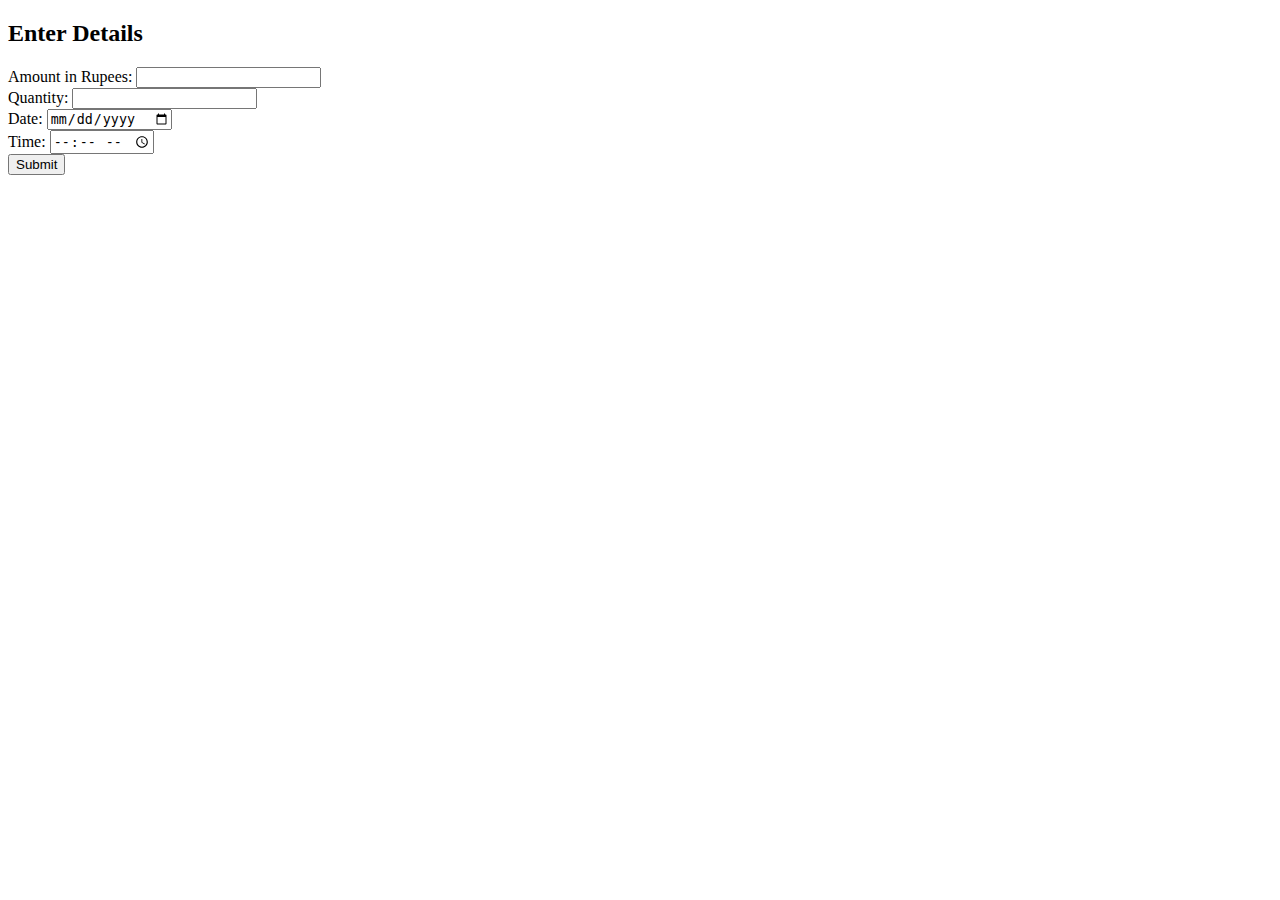
==== home.html @ 3f5dca3d "Add files via upload" ====
<!DOCTYPE html>
<html lang="en">
<head>
    <meta charset="UTF-8">
    <meta name="viewport" content="width=device-width, initial-scale=1.0">
    <title>Input Page</title>
</head>
<body>
    <h2>Enter Details</h2>
    <form id="inputForm">
        Amount in Rupees: <input type="number" id="amountInput" required><br>
        Quantity: <input type="number" id="quantityInput" required><br>
        Date: <input type="date" id="dateInput" required><br>
        Time: <input type="time" id="timeInput" required><br>
        <button type="submit">Submit</button>
    </form>

    <script>
        document.getElementById('inputForm').addEventListener('submit', function(e) {
            e.preventDefault();

            // Storing the input values in localStorage
            localStorage.setItem('amount', document.getElementById('amountInput').value);
            localStorage.setItem('quantity', document.getElementById('quantityInput').value);
            localStorage.setItem('date', document.getElementById('dateInput').value);
            localStorage.setItem('time', document.getElementById('timeInput').value);

            // Redirect to index.html to display the values
            window.location.href = 'index.html';
        });
    </script>
</body>
</html>
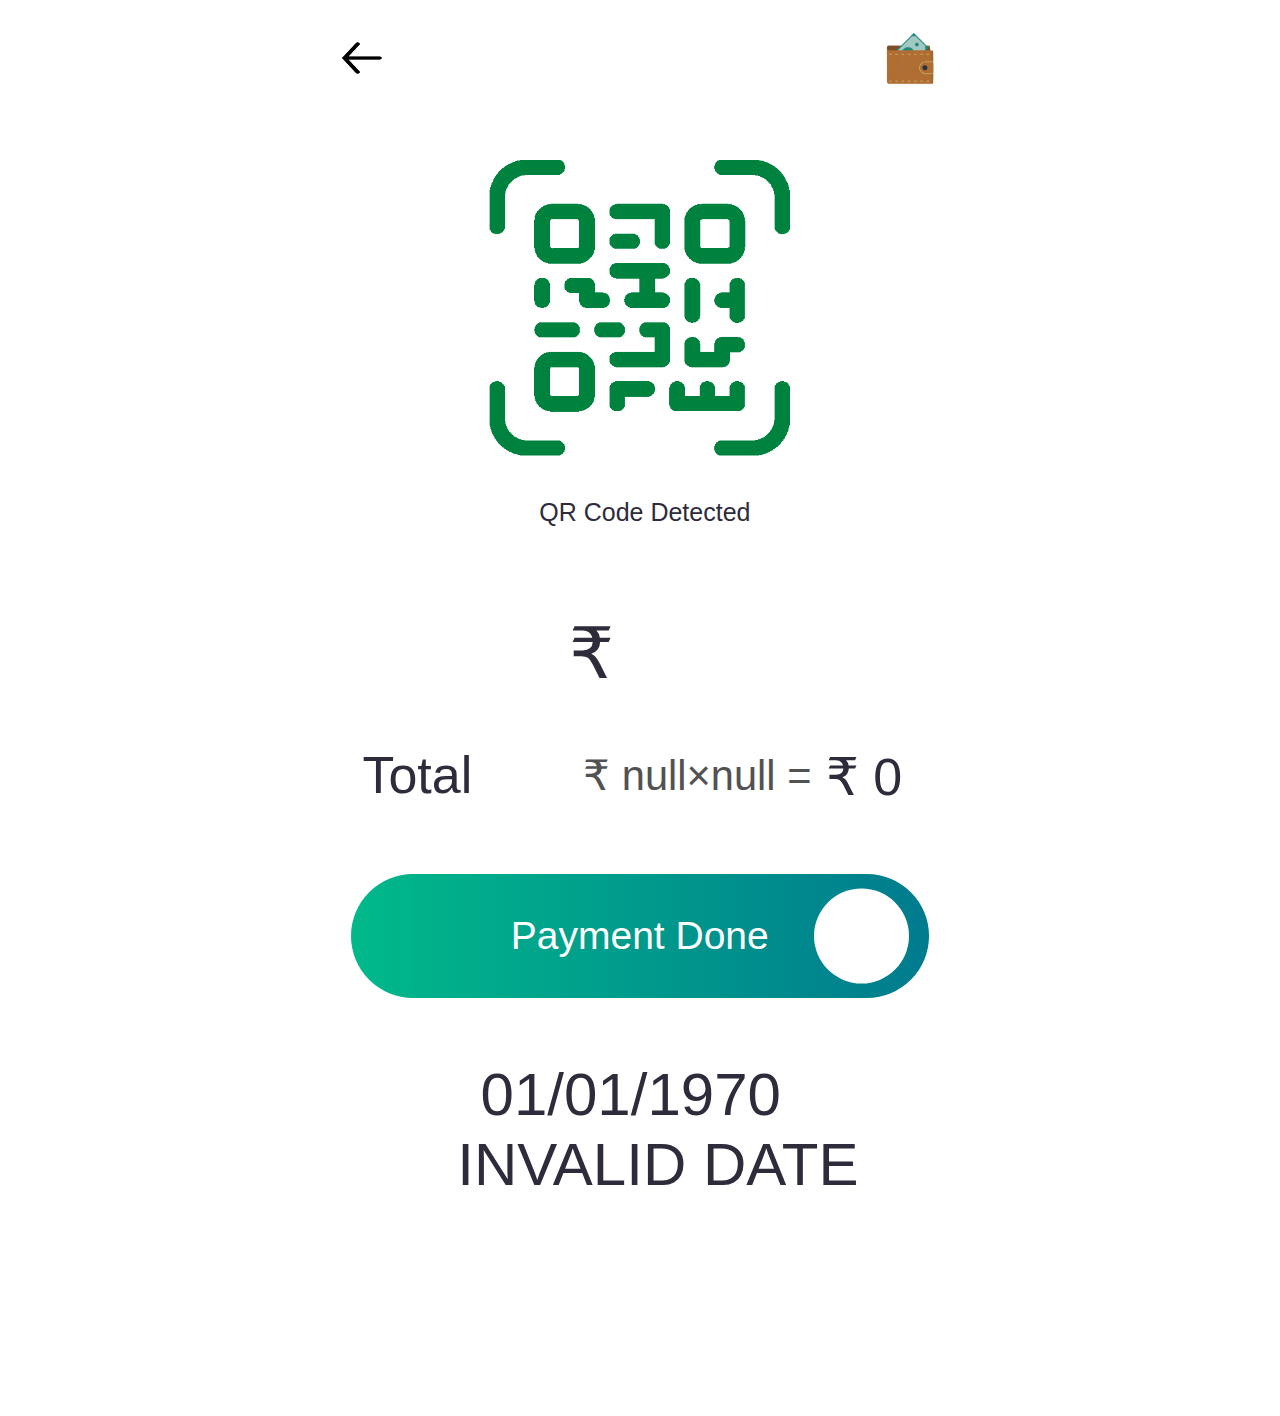
==== commit d0434e93: "Add files via upload" ====
--- a/home.html
+++ b/home.html
@@ -3,31 +3,67 @@
 <head>
     <meta charset="UTF-8">
     <meta name="viewport" content="width=device-width, initial-scale=1.0">
-    <title>Input Page</title>
+    <title>Display Page</title>
+    <link rel="stylesheet" href="indes.css">
 </head>
 <body>
-    <h2>Enter Details</h2>
-    <form id="inputForm">
-        Amount in Rupees: <input type="number" id="amountInput" required><br>
-        Quantity: <input type="number" id="quantityInput" required><br>
-        Date: <input type="date" id="dateInput" required><br>
-        Time: <input type="time" id="timeInput" required><br>
-        <button type="submit">Submit</button>
-    </form>
+    <div class="main-container">
+        <div class="root">
+            <div class="groups">
+                <div class="top-icons">
+                    <img src="left_icon.png" alt="Left Icon" id="leftIcon">
+                    <img src="right_icon.png" alt="Right Icon" id="rightIcon">
+                </div>                
+                <div class="image">
+                    <img src="output-onlinepngtools.png" alt="QR Icon" class="qr-icon">
+                    <!-- Other elements here -->
+                    <span class="text">QR Code Detected</span>
+                    <span class="text-2">₹ <span id="amountDisplay"> 10</span></span>
+                    <button class="capsule-button">Payment Done</button>
+                    <span class="text-4" id="dateTimeDisplay">09/04/2024<br>04:30:15 PM</span>
+                    <span class="multiply-by-2" id="totalDisplay">10×2=20</span>
+                    <span class="total">Total</span>
+                </div>
+            </div>
+        </div>
+    </div>
 
     <script>
-        document.getElementById('inputForm').addEventListener('submit', function(e) {
-            e.preventDefault();
+        window.addEventListener('load', () => {
+    // Retrieving the stored values
+    const amount = localStorage.getItem('amount');
+    const quantity = localStorage.getItem('quantity');
+    const date = localStorage.getItem('date');
+    const time = localStorage.getItem('time');
 
-            // Storing the input values in localStorage
-            localStorage.setItem('amount', document.getElementById('amountInput').value);
-            localStorage.setItem('quantity', document.getElementById('quantityInput').value);
-            localStorage.setItem('date', document.getElementById('dateInput').value);
-            localStorage.setItem('time', document.getElementById('timeInput').value);
+    // Parse date and time
+    const parsedDate = new Date(date);
+    const parsedTime = new Date(`2000-01-01T${time}`);
 
-            // Redirect to index.html to display the values
-            window.location.href = 'index.html';
-        });
+    // Format date with leading zeros
+    const formattedDate = parsedDate.toLocaleDateString('en-US', {
+        year: 'numeric',
+        month: '2-digit',
+        day: '2-digit'
+    });
+
+    // Format time with leading zeros and AM/PM in uppercase
+    const formattedTime = parsedTime.toLocaleTimeString('en-US', {
+        hour12: true,
+        hour: '2-digit',
+        minute: '2-digit',
+        second: '2-digit'
+    }).toUpperCase();
+
+    // Calculating total
+    const total = amount * quantity;
+
+    // Displaying the retrieved values
+    document.getElementById('amountDisplay').textContent =amount;
+    document.getElementById('totalDisplay').innerHTML = `<span class="amountQuantity">₹ ${amount}×${quantity} =</span> ₹ ${total}`;
+    document.getElementById('dateTimeDisplay').textContent = `${formattedDate}\n${formattedTime}`;
+});
+
     </script>
 </body>
 </html>
--- a/indes.css
+++ b/indes.css
@@ -0,0 +1,204 @@
+:root {
+    --default-font-family: -apple-system, BlinkMacSystemFont, "Segoe UI", Roboto,
+      Ubuntu, "Helvetica Neue", Helvetica, Arial, "PingFang SC",
+      "Hiragino Sans GB", "Microsoft Yahei UI", "Microsoft Yahei",
+      "Source Han Sans CN", sans-serif;
+}
+.main-container {
+    position: relative;
+    width: 645.502px;
+    height: 1400px;
+    margin: 0 auto;
+    background: rgba(0, 0, 0, 0);
+    overflow: hidden;
+}
+
+.root {
+    position: relative;
+    width: 645px;
+    height: 1440px;
+    align-items: center;
+    background: rgba(0, 0, 0, 0);
+}
+
+.groups {
+    position: absolute;
+    width: 645px;
+    height: 1440px;
+    right: 0;
+    bottom: 0;
+    background: rgba(0, 0, 0, 0);
+    z-index: 1;
+}
+
+.image {
+    position: absolute;
+    width: 645px;
+    height: 1440px;
+    right: 0;
+    bottom: 0;
+    background: url(./assets/images/ebe5557b0a09dab1ef7262826d1332d0907a352b.png) no-repeat center;
+    background-size: cover;
+    z-index: 2;
+}
+
+.text-2, .text-4, .multiply-by-2 {
+    color: #2e2b3a;
+    font-family: 'Mangal', Arial, sans-serif; /* Add other properties as needed */
+    text-align: center;
+    align-items: center;
+    font-style: bold;
+    position: absolute;
+    white-space: nowrap;
+}
+
+.text, .total{
+    color: #2e2b3a;
+    font-family: var(--default-font-family);
+    text-align: center;
+    align-items: center;
+    position: absolute;
+    white-space: nowrap;
+}
+
+.text {
+    height: 29px;
+    right: auto;
+    top: 50px;
+    align-items: center;
+    margin: 440px 0 0 222px;
+    font-size: 25px;
+    line-height: 29px;
+    z-index: 11;
+}
+
+.text-2 {
+    height: 6px;
+    right: auto;
+    align-items: center;
+    bottom: 820px;
+    font-style: bold;
+    margin: 540px 0 0 252px;
+    font-size: 71px;
+    line-height: 63px;
+    z-index: 10;
+}
+
+.qr-icon {
+    width: 325px; /* Adjust as needed */
+    height: 320px; /* Adjust as needed */
+    position: absolute;
+    top: 140px; /* Adjust the position as needed */
+    left: 50%;
+    transform: translateX(-50%);
+}
+
+.capsule-button {
+    display: block;
+    padding: 40px 160px; /* Adjust padding as needed */
+    background: linear-gradient(to right, #00b98a, #007b8e); /* Gradient from green to blue */
+    background-color: #4CAF50; /* Example green color, change as needed */
+    color: rgb(255, 255, 255); /* Text color */
+    border: none;
+    border-radius: 65px; /* Gives the capsule shape */
+    text-align: center;
+    font-style: bold;
+    font-size: 39px; /* Adjust font size as needed */
+    font-family: var(--default-font-family); /* Using the font family defined in :root */
+    cursor: pointer;
+    position: absolute;
+    bottom: 450px; /* Adjust the position as needed */
+    left: 50.0%;
+    transform: translateX(-50%);
+    transition: background-color 0.3s; /* Smooth transition for hover effect */
+    white-space: nowrap; /* Keeps text in one line */
+}
+
+.capsule-button::before {
+    content: ""; /* Required for pseudo-elements */
+    position: absolute;
+    right: 20px; /* Adjust based on the size of the circle to position it outside the button */
+    top: 50%;
+    transform: translateY(-50%);
+    width: 95px; /* Diameter of the circle */
+    height: 95px; /* Diameter of the circle */
+    background-color: white;
+    border-radius: 50%; /* Makes it a circle */
+}
+
+.capsule-button:hover {
+    background-color: #3e8e41; /* Darker shade of button color on hover */
+}
+
+.text-4 {
+    width: 347px;
+    height: 138px;
+    align-items: center;
+    margin-top: 50px; /* Changed from fixed margin to just top margin */
+    margin-left: 140px; /* Ensure this aligns the element as intended horizontally */
+    bottom: 12px; /* Might be too low if other elements are positioned at the bottom */
+    font-size: 58px;
+    line-height: 70.193px;
+    z-index: 3;
+    position: absolute; /* Confirm this if not already set */
+}
+
+
+.multiply-by-2 {
+    height: 42px;
+    right: 60px;
+    bottom: 650px;
+    font-size: 52px;
+    line-height: 42px;
+    z-index: 8;
+}
+
+.total {
+    height: 46px;
+    right: 490px;
+    bottom: 650px;
+    font-size: 52px;
+    line-height: 46px;
+    z-index: 9;
+}
+
+.amountQuantity {
+    font-size: 0.8em; /* Make the font size smaller */
+    position: relative;
+    bottom: 5px;
+    color: #525252; /* Example color: orange */
+}
+
+
+#dateTimeDisplay {
+    position: absolute;
+    right: auto; /* Adjust as needed to align properly */
+    bottom: 250px; /* Adjust based on your layout */
+    font-family: var(--default-font-family);
+    font-size: 60px ; /* Adjust size accordingly */
+    color: #2e2b3a; /* Adjust color as needed */
+    white-space: pre; /* To respect the newline in date and time */
+    z-index: 10; /* Ensure it's above other elements */
+}
+
+.top-icons {
+    position: relative;
+    width: 100%; /* Ensure this container spans the full width */
+    height: 50px; /* Adjust based on your needs */
+}
+
+#leftIcon {
+    position: absolute;
+    top: 25px; /* Adjust spacing from the top */
+    left: 10px; /* Adjust spacing from the left */
+    width: 70px; /* Icon size */
+    height: 50px; /* Icon size */
+}
+
+#rightIcon {
+    position: absolute;
+    top: 15px; /* Adjust spacing from the top */
+    right: 12px; /* Adjust spacing from the right */
+    width: 80px; /* Icon size */
+    height: 80px; /* Icon size */
+}
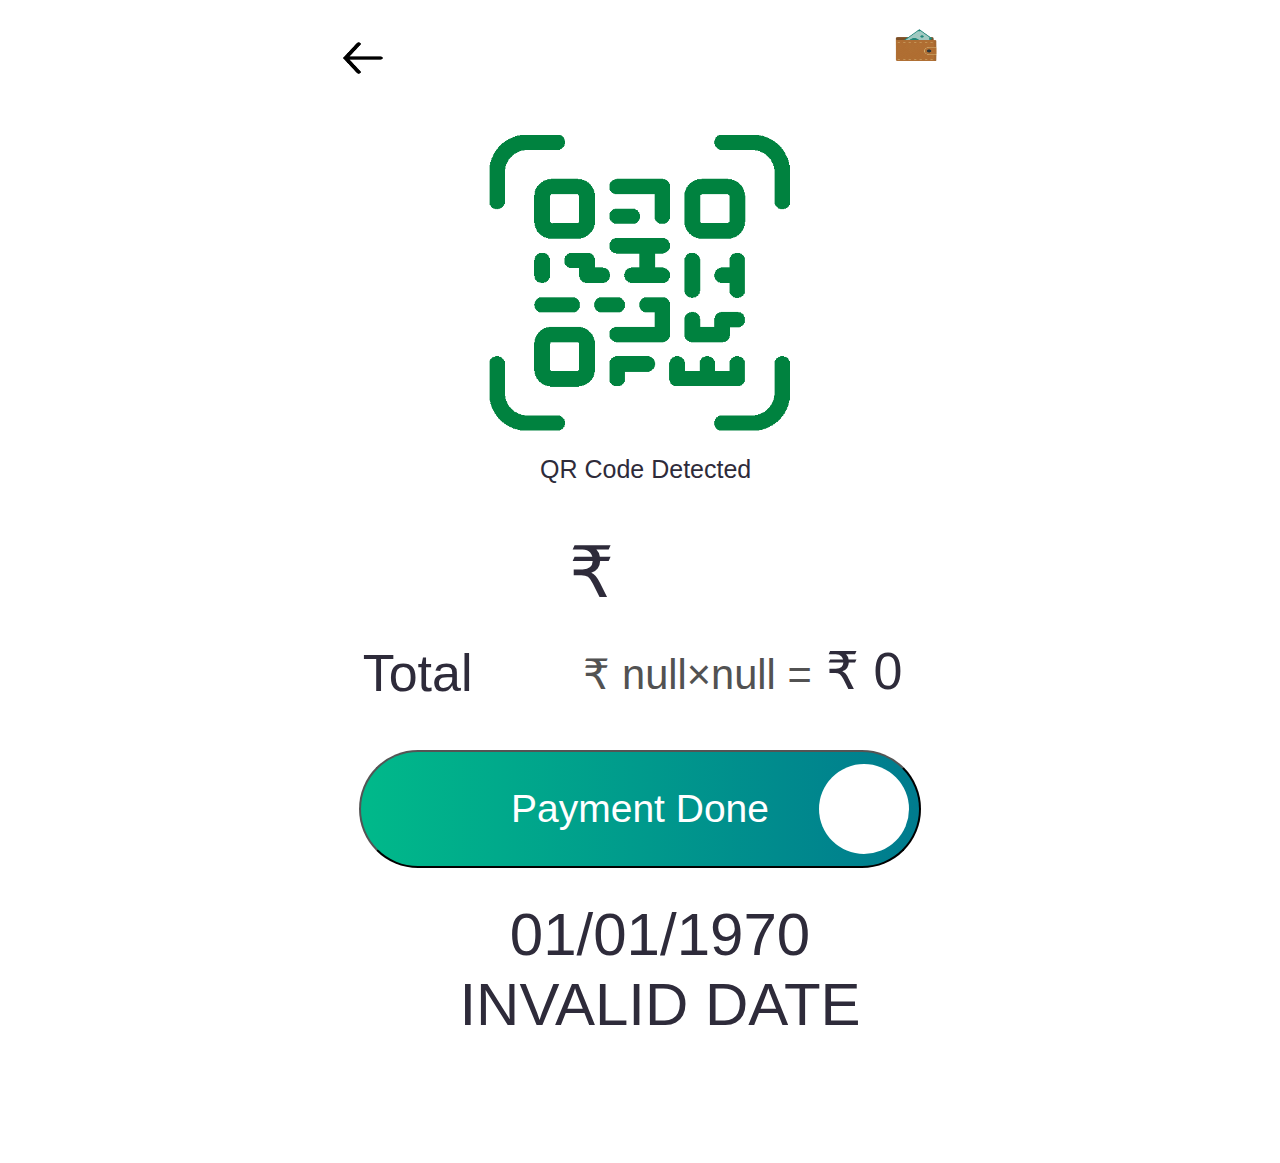
==== commit 87dc843c: "Add files via upload" ====
--- a/home.html
+++ b/home.html
@@ -2,9 +2,11 @@
 <html lang="en">
 <head>
     <meta charset="UTF-8">
-    <meta name="viewport" content="width=device-width, initial-scale=1.0">
+    <meta name="viewport" content="width=device-width, maximum-scale=1.0">
+
     <title>Display Page</title>
-    <link rel="stylesheet" href="indes.css">
+    <link rel="stylesheet" href="index.css">
+    
 </head>
 <body>
     <div class="main-container">
--- a/index.css
+++ b/index.css
@@ -0,0 +1,161 @@
+:root {
+    --default-font-family: -apple-system, BlinkMacSystemFont, "Segoe UI", Roboto,
+      Ubuntu, "Helvetica Neue", Helvetica, Arial, "PingFang SC",
+      "Hiragino Sans GB", "Microsoft Yahei UI", "Microsoft Yahei",
+      "Source Han Sans CN", sans-serif;
+}
+
+.main-container {
+    position: relative;
+    width: 645px;
+    height: 1147px;
+    margin: 0 auto;
+    background: rgba(0, 0, 0, 0);
+    overflow: hidden;
+}
+
+.root {
+    position: relative;
+    width: 100%; /* 645px */
+    height: 100%; /* 1147px */
+    align-items: center;
+    
+}
+
+.groups {
+    position: absolute;
+    width: 100%; /* 645px */
+    height: 100%; /* 1147px */
+    right: 0;
+    bottom: 0;
+    background: rgba(0, 0, 0, 0);
+    z-index: 1;
+}
+
+.image {
+    position: absolute;
+    width: 100%; /* 645px */
+    height: 100%; /* 1147px */
+    right: 0;
+    bottom: 0;
+    background: url(./assets/images/ebe5557b0a09dab1ef7262826d1332d0907a352b.png) no-repeat center;
+    background-size: cover;
+    z-index: 2;
+}
+
+.text, .text-2, .text-4, .multiply-by-2, .total {
+    color: #2e2b3a;
+    font-family: var(--default-font-family);
+    text-align: center;
+    position: absolute;
+    white-space: nowrap;
+}
+
+.text {
+    font-size: 25px;
+    line-height: 29px;
+    top: 39%;
+    left: 34.5%; /* Align center manually */
+    z-index: 11;
+}
+
+.text-2 {
+    font-size: 71px;
+    line-height: 63px;
+    bottom: 48%; /* Adjusted for new container height */
+    left: 39%; /* Align center manually */
+    z-index: 10;
+}
+
+.qr-icon {
+    width: 325px;
+    height: 320px;
+    position: absolute;
+    top: 10%;
+    left: 50%;
+    transform: translateX(-50%);
+}
+
+.capsule-button {
+    padding: 35px 150px;
+    background: linear-gradient(to right, #00b98a, #007b8e);
+    color: white;
+    border-radius: 70px;
+    text-align: center;
+    font-size: 39px;
+    position: absolute;
+    bottom: 25%;
+    left: 50%;
+    transform: translateX(-50%);
+    cursor: pointer;
+    white-space: nowrap;
+}
+
+.capsule-button::before {
+    content: ""; /* Required for pseudo-elements */
+    position: absolute;
+    right: 10px; /* Adjust based on the size of the circle to position it outside the button */
+    top: 50%;
+    transform: translateY(-50%);
+    width: 90px; /* Diameter of the circle */
+    height: 90px; /* Diameter of the circle */
+    background-color: white;
+    border-radius: 50%; /* Makes it a circle */
+}
+
+.text-4 {
+    font-size: 58px;
+    line-height: 70.193px;
+    bottom: 1%;
+    left: 21.7%; /* Align center manually */
+    z-index: 3;
+}
+
+.multiply-by-2 {
+    font-size: 52px;
+    line-height: 42px;
+    right: 60px;
+    bottom: 40%;
+    z-index: 8;
+}
+
+.amountQuantity {
+    font-size: 0.8em;
+    /* Make the font size smaller */
+    position: relative;
+    bottom: 5x;
+    color: #525252;
+    /* Example color: orange */
+}
+
+.total {
+    font-size: 52px;
+    line-height: 46px;
+    right: 490px;
+    bottom: 40%;
+    z-index: 9;
+}
+
+#dateTimeDisplay {
+    font-size: 60px;
+    bottom: 10%;
+    left: 22%;
+    white-space: pre;
+    z-index: 10;
+}
+
+#leftIcon, #rightIcon {
+    position: absolute;
+    width: 70px; /* Icon size maintained */
+    height: 50px; /* Icon size maintained */
+}
+
+#leftIcon {
+    top: 25px;
+    left: 10px;
+}
+
+#rightIcon {
+    top: 15px;
+    right: 12px;
+}
